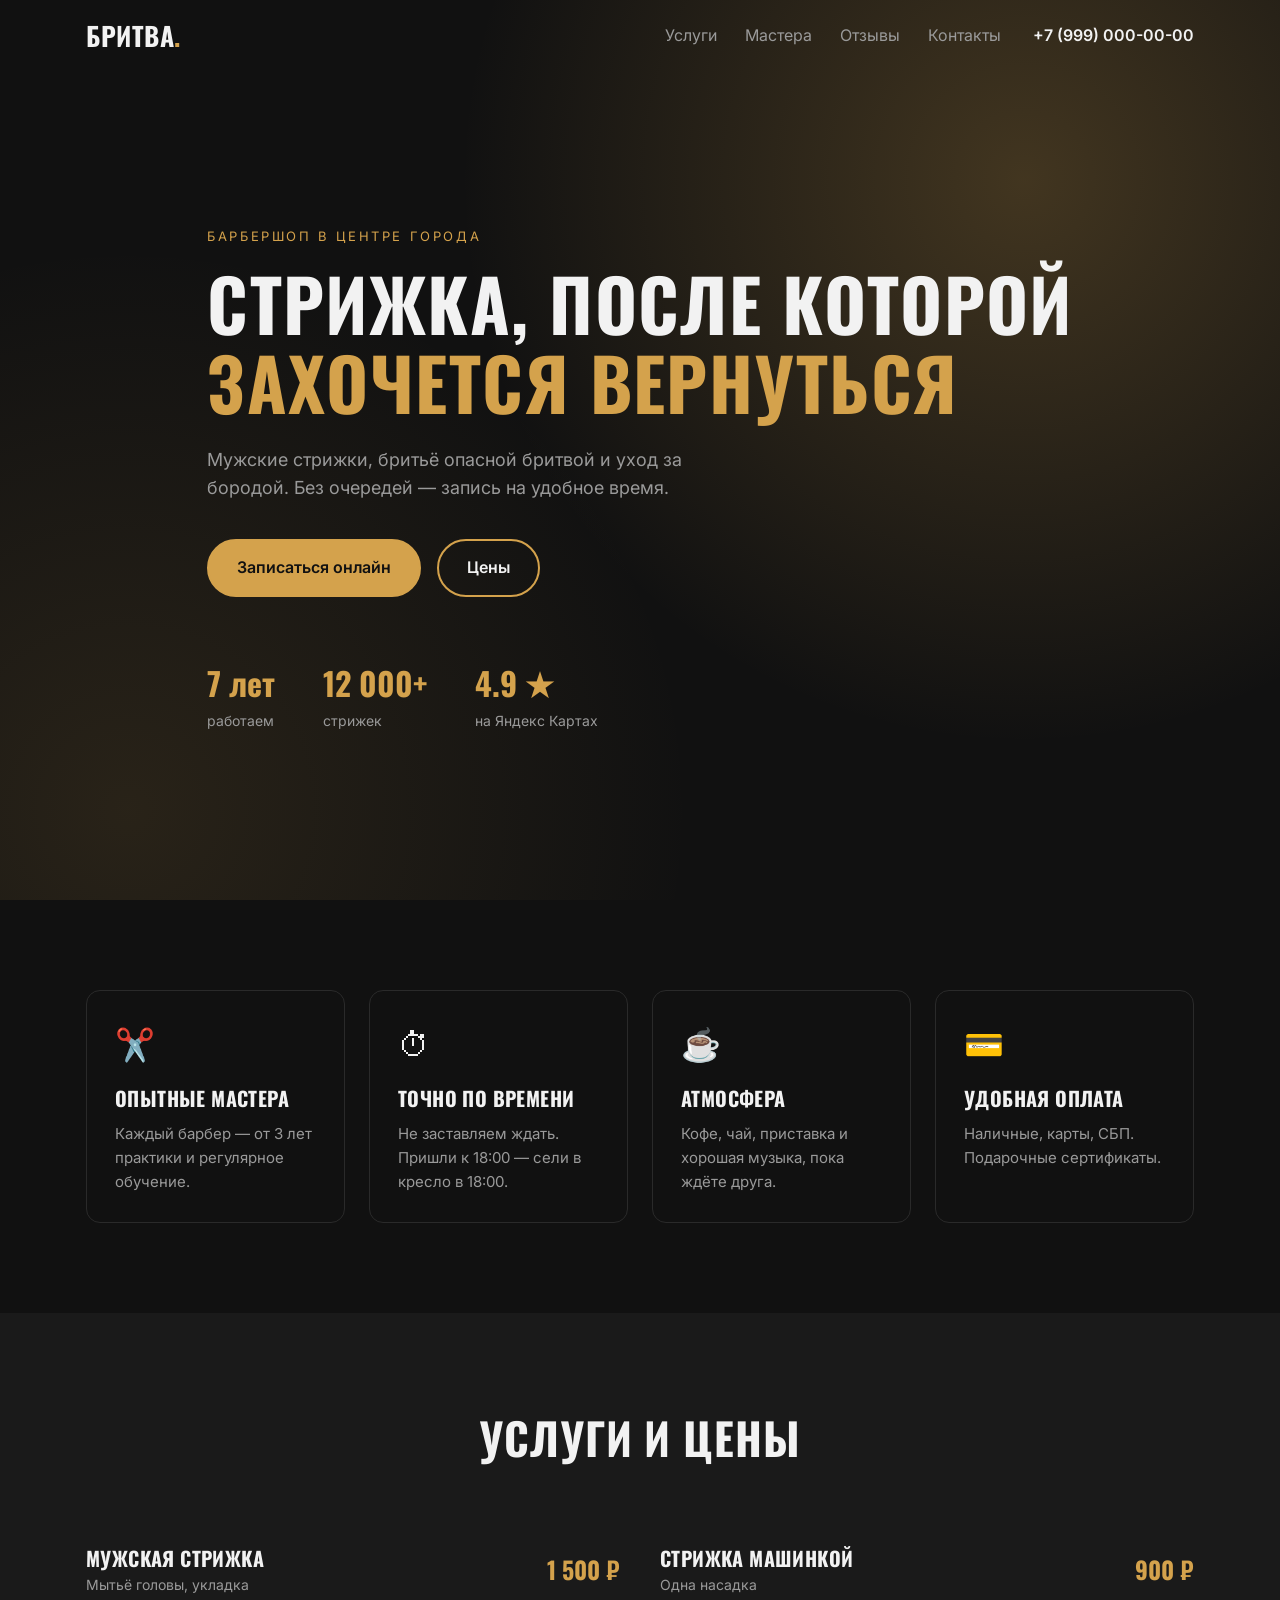
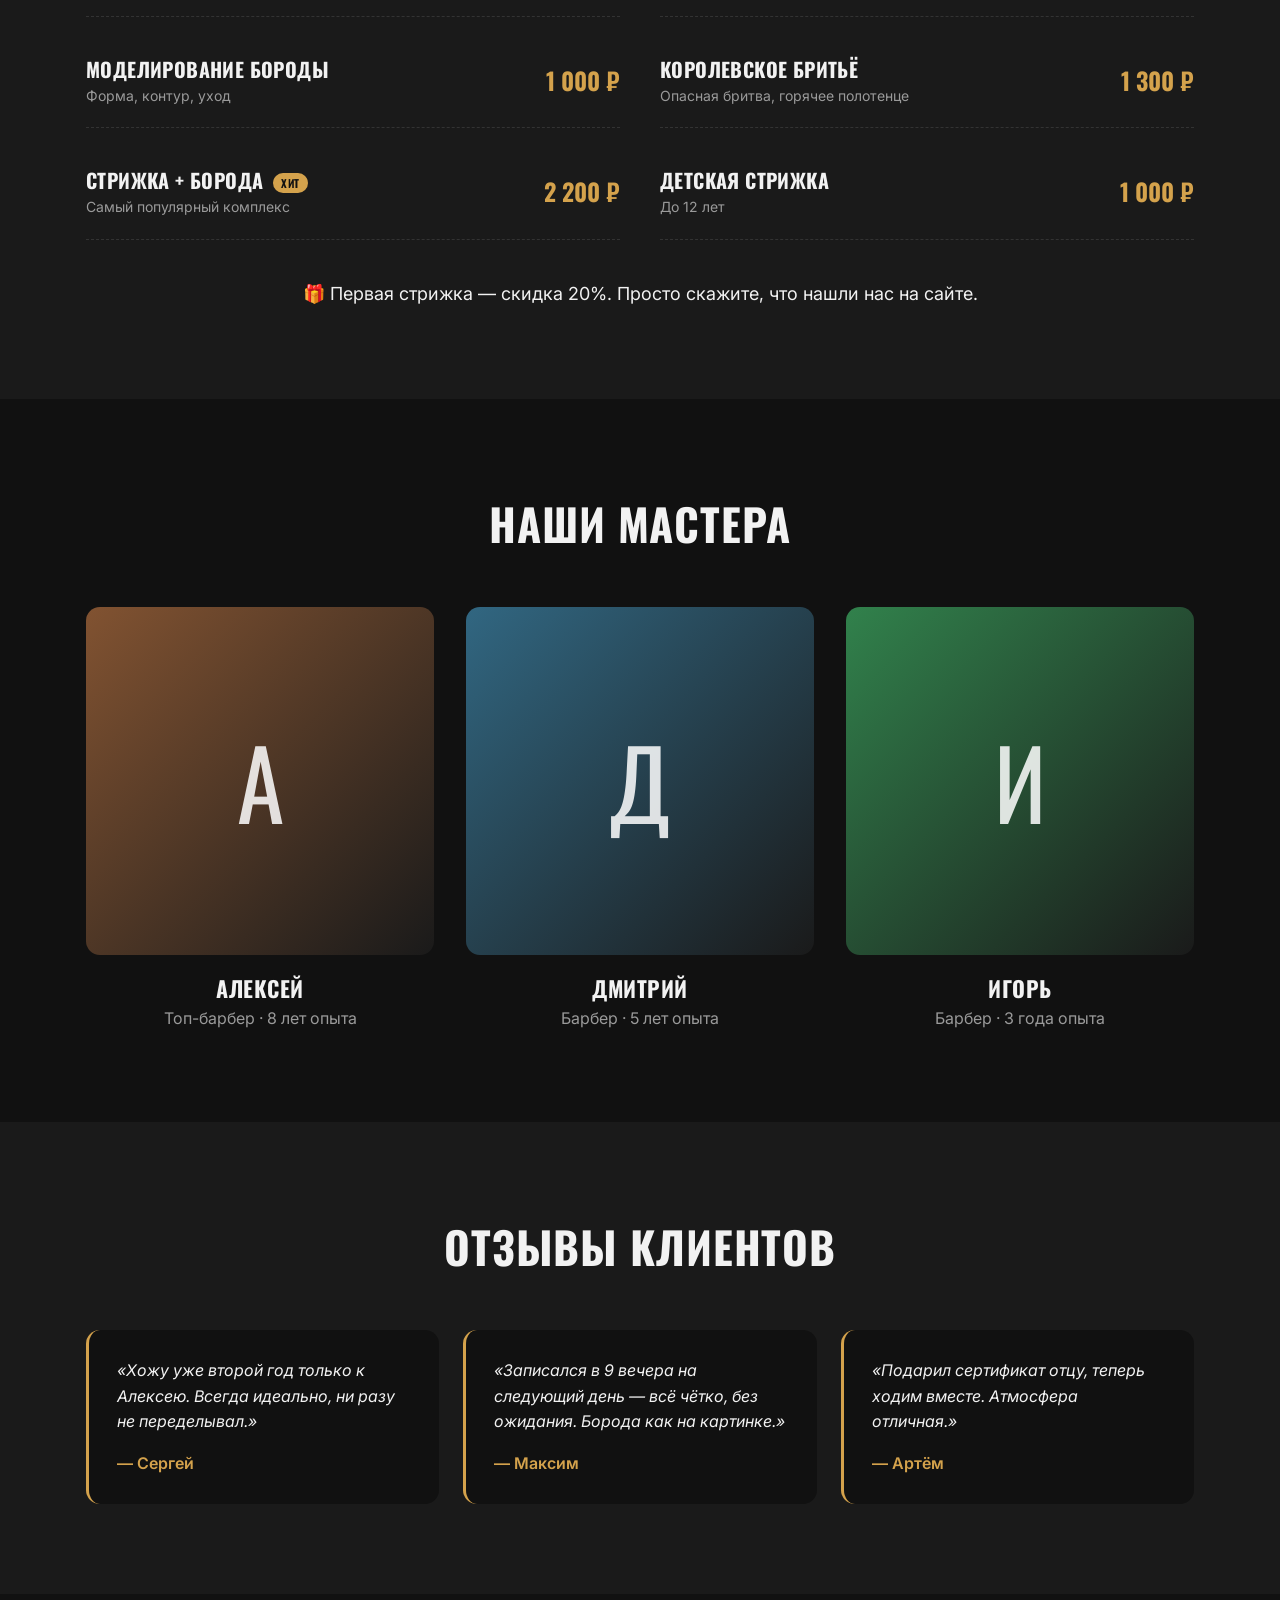
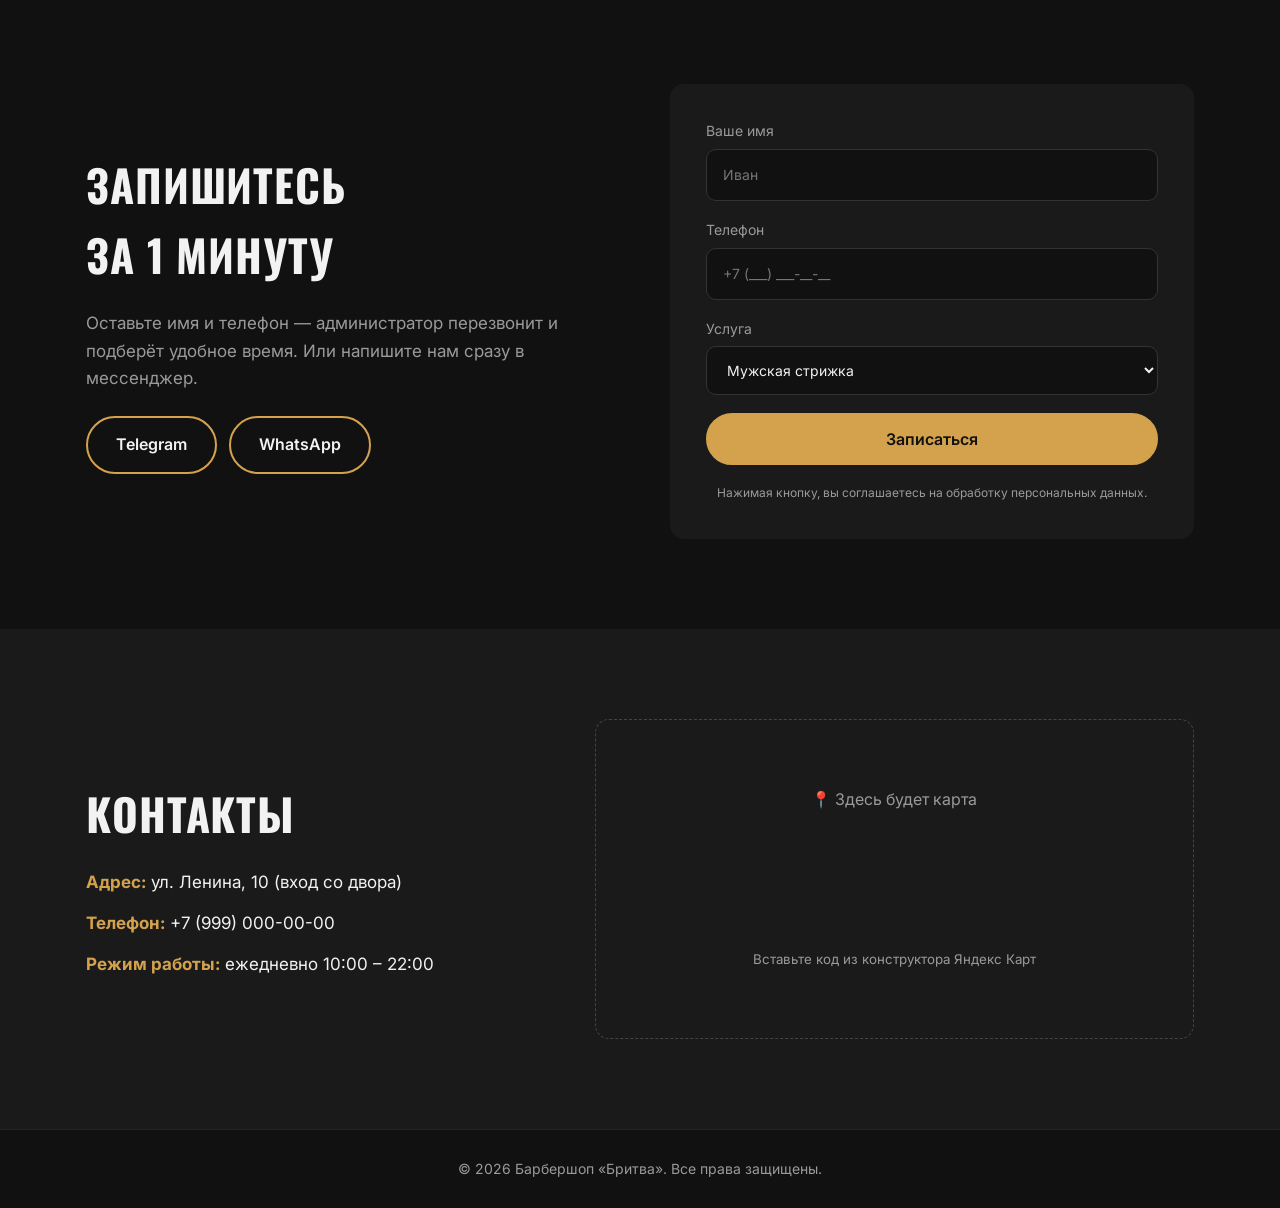
==== index.html @ 95ddca7d "Add barbershop landing page template Responsive one-page site with services, masters, reviews, booki" ====
<!DOCTYPE html>
<html lang="ru">
<head>
  <meta charset="UTF-8">
  <meta name="viewport" content="width=device-width, initial-scale=1.0">
  <title>Барбершоп «Бритва» — мужские стрижки в центре города</title>
  <meta name="description" content="Мужские стрижки, бритьё и уход за бородой. Онлайн-запись за 1 минуту. Первая стрижка со скидкой 20%.">
  <link rel="preconnect" href="https://fonts.googleapis.com">
  <link rel="preconnect" href="https://fonts.gstatic.com" crossorigin>
  <link href="https://fonts.googleapis.com/css2?family=Oswald:wght@500;700&family=Inter:wght@400;500;600&display=swap" rel="stylesheet">
  <link rel="stylesheet" href="style.css">
</head>
<body>

  <!-- ===== ШАПКА ===== -->
  <header class="header" id="header">
    <div class="container header__inner">
      <a href="#" class="logo">БРИТВА<span>.</span></a>
      <nav class="nav" id="nav">
        <a href="#services">Услуги</a>
        <a href="#masters">Мастера</a>
        <a href="#reviews">Отзывы</a>
        <a href="#contacts">Контакты</a>
      </nav>
      <a href="tel:+79990000000" class="header__phone js-phone">+7 (999) 000-00-00</a>
      <button class="burger" id="burger" aria-label="Открыть меню"><span></span><span></span><span></span></button>
    </div>
  </header>

  <!-- ===== ПЕРВЫЙ ЭКРАН ===== -->
  <section class="hero">
    <div class="container hero__inner">
      <p class="hero__tag">Барбершоп в центре города</p>
      <h1 class="hero__title">Стрижка, после которой<br><span>захочется вернуться</span></h1>
      <p class="hero__text">Мужские стрижки, бритьё опасной бритвой и уход за бородой. Без очередей — запись на удобное время.</p>
      <div class="hero__actions">
        <a href="#booking" class="btn btn--primary">Записаться онлайн</a>
        <a href="#services" class="btn btn--ghost">Цены</a>
      </div>
      <div class="hero__stats">
        <div><b>7 лет</b><span>работаем</span></div>
        <div><b>12 000+</b><span>стрижек</span></div>
        <div><b>4.9 ★</b><span>на Яндекс Картах</span></div>
      </div>
    </div>
  </section>

  <!-- ===== ПРЕИМУЩЕСТВА ===== -->
  <section class="section">
    <div class="container features">
      <div class="feature"><div class="feature__icon">✂️</div><h3>Опытные мастера</h3><p>Каждый барбер — от 3 лет практики и регулярное обучение.</p></div>
      <div class="feature"><div class="feature__icon">⏱</div><h3>Точно по времени</h3><p>Не заставляем ждать. Пришли к 18:00 — сели в кресло в 18:00.</p></div>
      <div class="feature"><div class="feature__icon">☕</div><h3>Атмосфера</h3><p>Кофе, чай, приставка и хорошая музыка, пока ждёте друга.</p></div>
      <div class="feature"><div class="feature__icon">💳</div><h3>Удобная оплата</h3><p>Наличные, карты, СБП. Подарочные сертификаты.</p></div>
    </div>
  </section>

  <!-- ===== УСЛУГИ И ЦЕНЫ ===== -->
  <section class="section section--dark" id="services">
    <div class="container">
      <h2 class="section__title">Услуги и цены</h2>
      <div class="prices">
        <div class="price"><div><h3>Мужская стрижка</h3><p>Мытьё головы, укладка</p></div><b>1 500 ₽</b></div>
        <div class="price"><div><h3>Стрижка машинкой</h3><p>Одна насадка</p></div><b>900 ₽</b></div>
        <div class="price"><div><h3>Моделирование бороды</h3><p>Форма, контур, уход</p></div><b>1 000 ₽</b></div>
        <div class="price"><div><h3>Королевское бритьё</h3><p>Опасная бритва, горячее полотенце</p></div><b>1 300 ₽</b></div>
        <div class="price price--hit"><div><h3>Стрижка + борода</h3><p>Самый популярный комплекс</p></div><b>2 200 ₽</b></div>
        <div class="price"><div><h3>Детская стрижка</h3><p>До 12 лет</p></div><b>1 000 ₽</b></div>
      </div>
      <p class="prices__note">🎁 Первая стрижка — скидка 20%. Просто скажите, что нашли нас на сайте.</p>
    </div>
  </section>

  <!-- ===== МАСТЕРА ===== -->
  <section class="section" id="masters">
    <div class="container">
      <h2 class="section__title">Наши мастера</h2>
      <div class="masters">
        <div class="master"><div class="master__photo" style="--h:25">А</div><h3>Алексей</h3><p>Топ-барбер · 8 лет опыта</p></div>
        <div class="master"><div class="master__photo" style="--h:200">Д</div><h3>Дмитрий</h3><p>Барбер · 5 лет опыта</p></div>
        <div class="master"><div class="master__photo" style="--h:140">И</div><h3>Игорь</h3><p>Барбер · 3 года опыта</p></div>
      </div>
    </div>
  </section>

  <!-- ===== ОТЗЫВЫ ===== -->
  <section class="section section--dark" id="reviews">
    <div class="container">
      <h2 class="section__title">Отзывы клиентов</h2>
      <div class="reviews">
        <blockquote class="review"><p>«Хожу уже второй год только к Алексею. Всегда идеально, ни разу не переделывал.»</p><cite>— Сергей</cite></blockquote>
        <blockquote class="review"><p>«Записался в 9 вечера на следующий день — всё чётко, без ожидания. Борода как на картинке.»</p><cite>— Максим</cite></blockquote>
        <blockquote class="review"><p>«Подарил сертификат отцу, теперь ходим вместе. Атмосфера отличная.»</p><cite>— Артём</cite></blockquote>
      </div>
    </div>
  </section>

  <!-- ===== ЗАПИСЬ ===== -->
  <section class="section" id="booking">
    <div class="container booking">
      <div>
        <h2 class="section__title section__title--left">Запишитесь<br>за 1 минуту</h2>
        <p class="booking__text">Оставьте имя и телефон — администратор перезвонит и подберёт удобное время. Или напишите нам сразу в мессенджер.</p>
        <div class="booking__messengers">
          <a class="btn btn--ghost js-telegram" href="#" target="_blank" rel="noopener">Telegram</a>
          <a class="btn btn--ghost js-whatsapp" href="#" target="_blank" rel="noopener">WhatsApp</a>
        </div>
      </div>
      <form class="form" id="form">
        <label>Ваше имя<input type="text" name="name" required placeholder="Иван"></label>
        <label>Телефон<input type="tel" name="phone" required placeholder="+7 (___) ___-__-__"></label>
        <label>Услуга
          <select name="service">
            <option>Мужская стрижка</option>
            <option>Стрижка + борода</option>
            <option>Моделирование бороды</option>
            <option>Королевское бритьё</option>
            <option>Другое</option>
          </select>
        </label>
        <button type="submit" class="btn btn--primary btn--full">Записаться</button>
        <p class="form__hint">Нажимая кнопку, вы соглашаетесь на обработку персональных данных.</p>
        <p class="form__success" id="formSuccess" hidden>✅ Спасибо! Мы скоро свяжемся с вами.</p>
      </form>
    </div>
  </section>

  <!-- ===== КОНТАКТЫ ===== -->
  <section class="section section--dark" id="contacts">
    <div class="container contacts">
      <div>
        <h2 class="section__title section__title--left">Контакты</h2>
        <ul class="contacts__list">
          <li><b>Адрес:</b> ул. Ленина, 10 (вход со двора)</li>
          <li><b>Телефон:</b> <a href="tel:+79990000000" class="js-phone">+7 (999) 000-00-00</a></li>
          <li><b>Режим работы:</b> ежедневно 10:00 – 22:00</li>
        </ul>
      </div>
      <!-- Сюда вставляется карта из конструктора Яндекс Карт: yandex.ru/map-constructor -->
      <div class="map">📍 Здесь будет карта<br><small>Вставьте код из конструктора Яндекс Карт</small></div>
    </div>
  </section>

  <footer class="footer">
    <div class="container">© <span id="year"></span> Барбершоп «Бритва». Все права защищены.</div>
  </footer>

  <script src="script.js"></script>
</body>
</html>
---- style.css ----
/* ====== ЦВЕТА САЙТА — меняйте здесь под клиента ====== */
:root {
  --accent: #d4a24c;      /* основной цвет (кнопки, акценты) */
  --accent-dark: #b8862f;
  --bg: #111111;          /* фон */
  --bg-2: #1a1a1a;        /* фон тёмных секций */
  --text: #f2f2f2;
  --muted: #9a9a9a;
  --radius: 14px;
}

* { box-sizing: border-box; margin: 0; padding: 0; }
html { scroll-behavior: smooth; }
body { font-family: 'Inter', sans-serif; background: var(--bg); color: var(--text); line-height: 1.6; }
a { color: inherit; text-decoration: none; }
h1, h2, h3, .logo { font-family: 'Oswald', sans-serif; text-transform: uppercase; letter-spacing: .02em; }

.container { max-width: 1140px; margin: 0 auto; padding: 0 16px; }

/* ===== Кнопки ===== */
.btn { display: inline-block; padding: 14px 28px; border-radius: 999px; font-weight: 600; border: 2px solid var(--accent); cursor: pointer; transition: .2s; font-size: 16px; font-family: inherit; text-align: center; }
.btn--primary { background: var(--accent); color: #111; }
.btn--primary:hover { background: var(--accent-dark); border-color: var(--accent-dark); }
.btn--ghost { background: transparent; color: var(--text); }
.btn--ghost:hover { background: var(--accent); color: #111; }
.btn--full { width: 100%; }

/* ===== Шапка ===== */
.header { position: fixed; inset: 0 0 auto 0; z-index: 10; transition: .3s; }
.header.scrolled { background: rgba(17,17,17,.95); backdrop-filter: blur(8px); box-shadow: 0 2px 20px rgba(0,0,0,.4); }
.header__inner { display: flex; align-items: center; gap: 32px; height: 72px; }
.logo { font-size: 26px; font-weight: 700; }
.logo span { color: var(--accent); }
.nav { display: flex; gap: 28px; margin-left: auto; }
.nav a { color: var(--muted); transition: .2s; }
.nav a:hover { color: var(--accent); }
.header__phone { font-weight: 600; }
.burger { display: none; background: none; border: 0; cursor: pointer; flex-direction: column; gap: 5px; }
.burger span { width: 26px; height: 2px; background: var(--text); }

/* ===== Первый экран ===== */
.hero {
  min-height: 100vh; display: flex; align-items: center; padding: 120px 0 60px;
  background:
    radial-gradient(circle at 80% 20%, rgba(212,162,76,.25), transparent 45%),
    radial-gradient(circle at 10% 90%, rgba(212,162,76,.12), transparent 40%),
    var(--bg);
}
.hero__tag { color: var(--accent); text-transform: uppercase; letter-spacing: .2em; font-size: 13px; margin-bottom: 16px; }
.hero__title { font-size: clamp(36px, 6vw, 72px); line-height: 1.1; margin-bottom: 24px; }
.hero__title span { color: var(--accent); }
.hero__text { max-width: 540px; color: var(--muted); font-size: 18px; margin-bottom: 36px; }
.hero__actions { display: flex; gap: 16px; flex-wrap: wrap; margin-bottom: 60px; }
.hero__stats { display: flex; gap: 48px; flex-wrap: wrap; }
.hero__stats b { display: block; font-family: 'Oswald', sans-serif; font-size: 32px; color: var(--accent); }
.hero__stats span { color: var(--muted); font-size: 14px; }

/* ===== Секции ===== */
.section { padding: 90px 0; }
.section--dark { background: var(--bg-2); }
.section__title { font-size: clamp(30px, 4vw, 44px); text-align: center; margin-bottom: 48px; }
.section__title--left { text-align: left; margin-bottom: 20px; }

.features { display: grid; grid-template-columns: repeat(4, 1fr); gap: 24px; }
.feature { padding: 28px; border: 1px solid #2a2a2a; border-radius: var(--radius); transition: .3s; }
.feature:hover { border-color: var(--accent); transform: translateY(-4px); }
.feature__icon { font-size: 32px; margin-bottom: 12px; }
.feature h3 { font-size: 20px; margin-bottom: 8px; }
.feature p { color: var(--muted); font-size: 15px; }

.prices { display: grid; grid-template-columns: 1fr 1fr; gap: 16px 40px; }
.price { display: flex; justify-content: space-between; align-items: center; gap: 16px; padding: 20px 0; border-bottom: 1px dashed #333; }
.price h3 { font-size: 20px; }
.price p { color: var(--muted); font-size: 14px; }
.price b { font-family: 'Oswald', sans-serif; font-size: 24px; color: var(--accent); white-space: nowrap; }
.price--hit h3::after { content: 'ХИТ'; font-size: 11px; background: var(--accent); color: #111; padding: 2px 8px; border-radius: 999px; margin-left: 10px; vertical-align: middle; }
.prices__note { text-align: center; margin-top: 40px; font-size: 18px; }

.masters { display: grid; grid-template-columns: repeat(3, 1fr); gap: 32px; text-align: center; }
.master__photo {
  aspect-ratio: 1; border-radius: var(--radius); margin-bottom: 16px;
  display: grid; place-items: center; font-family: 'Oswald', sans-serif; font-size: 96px; color: rgba(255,255,255,.85);
  background: linear-gradient(135deg, hsl(var(--h) 45% 35%), #1a1a1a);
  background-size: cover; background-position: center;
}
.master h3 { font-size: 22px; }
.master p { color: var(--muted); }

.reviews { display: grid; grid-template-columns: repeat(3, 1fr); gap: 24px; }
.review { background: var(--bg); padding: 28px; border-radius: var(--radius); border-left: 3px solid var(--accent); }
.review p { margin-bottom: 16px; font-style: italic; }
.review cite { color: var(--accent); font-style: normal; font-weight: 600; }

.booking { display: grid; grid-template-columns: 1fr 1fr; gap: 60px; align-items: center; }
.booking__text { color: var(--muted); margin-bottom: 24px; font-size: 17px; }
.booking__messengers { display: flex; gap: 12px; flex-wrap: wrap; }
.form { background: var(--bg-2); padding: 36px; border-radius: var(--radius); display: grid; gap: 18px; }
.form label { display: grid; gap: 6px; font-size: 14px; color: var(--muted); }
.form input, .form select { padding: 14px 16px; border-radius: 10px; border: 1px solid #333; background: var(--bg); color: var(--text); font: inherit; }
.form input:focus, .form select:focus { outline: none; border-color: var(--accent); }
.form__hint { font-size: 12px; color: var(--muted); text-align: center; }
.form__success { text-align: center; color: var(--accent); font-weight: 600; }

.contacts { display: grid; grid-template-columns: 1fr 1.3fr; gap: 48px; align-items: center; }
.contacts__list { list-style: none; display: grid; gap: 14px; font-size: 17px; }
.contacts__list b { color: var(--accent); }
.map { min-height: 320px; border-radius: var(--radius); border: 1px dashed #444; display: grid; place-items: center; text-align: center; color: var(--muted); }
.map iframe { width: 100%; height: 100%; min-height: 320px; border: 0; border-radius: var(--radius); }

.footer { padding: 28px 0; text-align: center; color: var(--muted); font-size: 14px; border-top: 1px solid #222; }

/* ===== Анимация появления ===== */
.reveal { opacity: 0; transform: translateY(30px); transition: .7s ease; }
.reveal.visible { opacity: 1; transform: none; }

/* ===== Адаптив (телефоны и планшеты) ===== */
@media (max-width: 900px) {
  .features { grid-template-columns: 1fr 1fr; }
  .prices, .booking, .contacts, .reviews { grid-template-columns: 1fr; }
  .masters { grid-template-columns: 1fr 1fr; }
  .header__phone { display: none; }
  .burger { display: flex; margin-left: auto; }
  .nav { position: fixed; top: 72px; left: 0; right: 0; flex-direction: column; gap: 0; background: var(--bg); padding: 8px 16px 16px; transform: translateY(-150%); transition: .3s; }
  .nav.open { transform: none; }
  .nav a { padding: 14px 0; border-bottom: 1px solid #222; }
}
@media (max-width: 560px) {
  .features, .masters { grid-template-columns: 1fr; }
  .section { padding: 64px 0; }
  .hero__stats { gap: 28px; }
  .form { padding: 24px; }
}
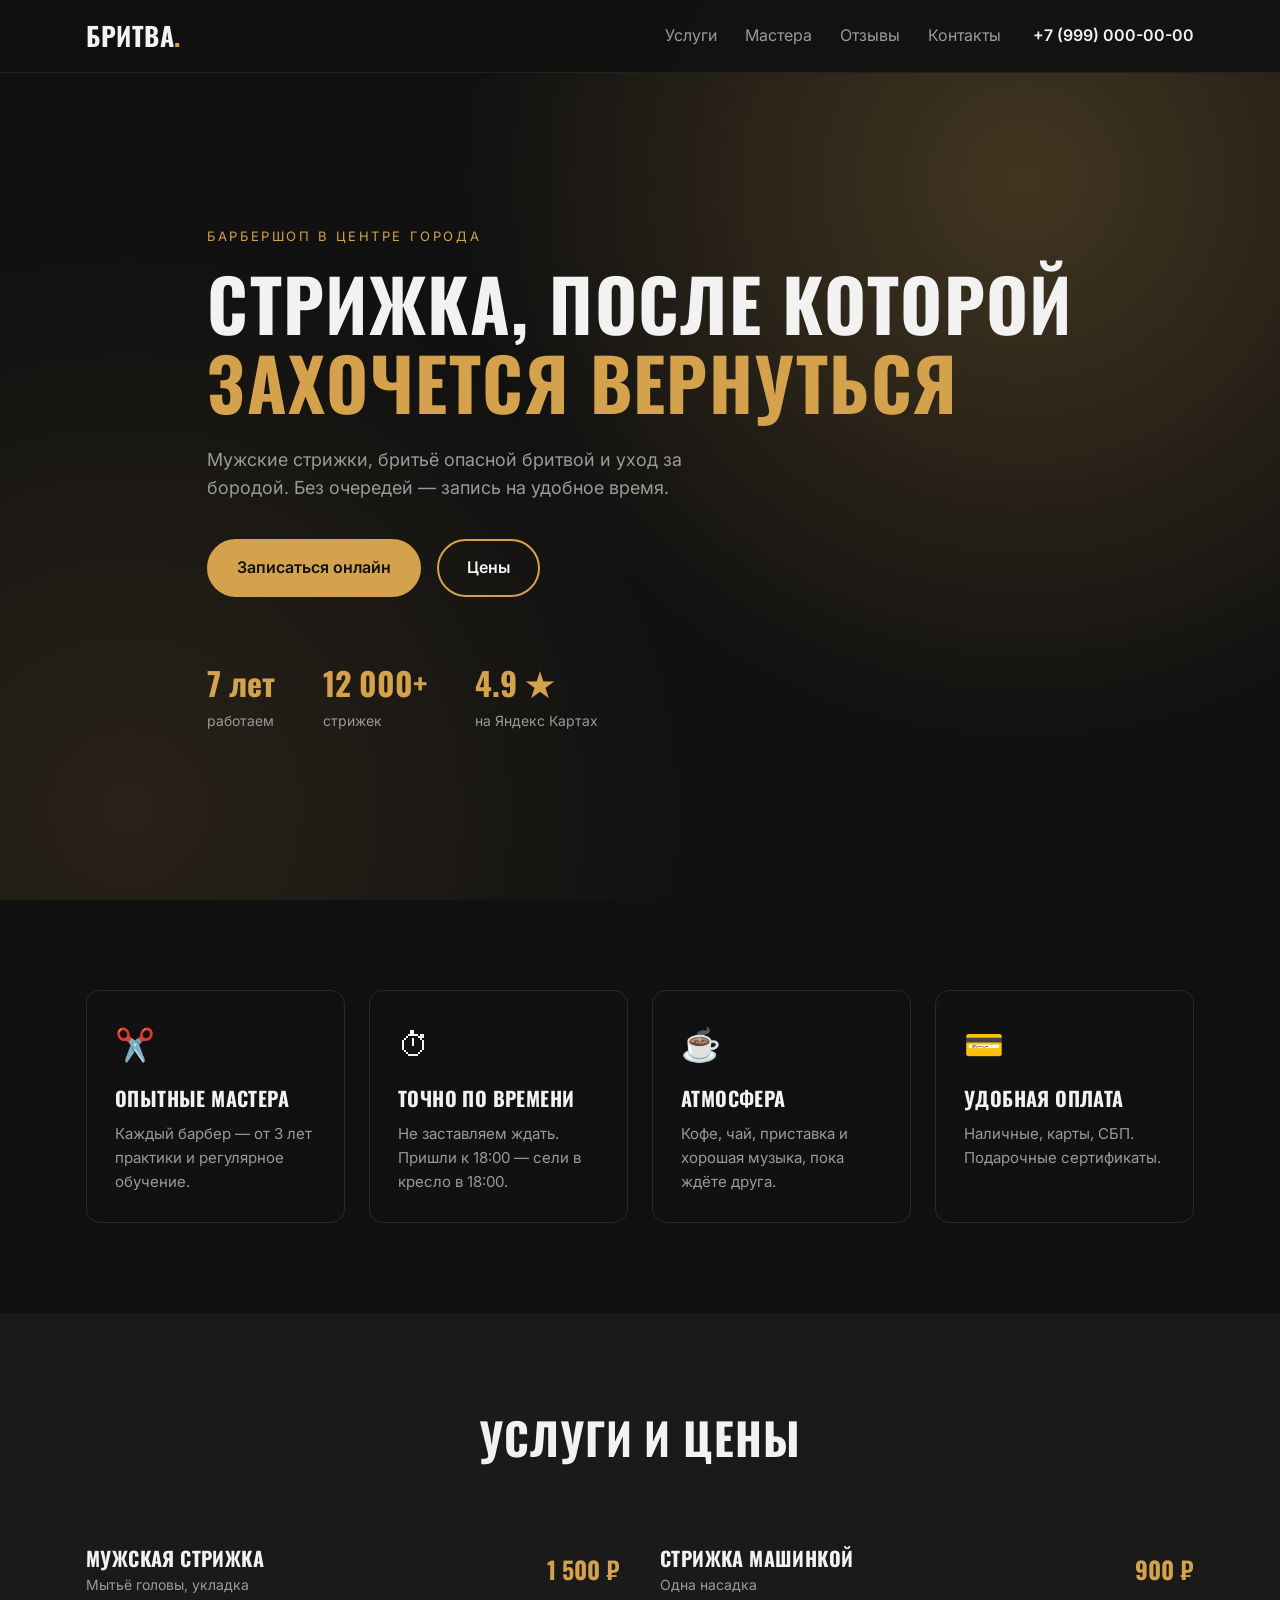
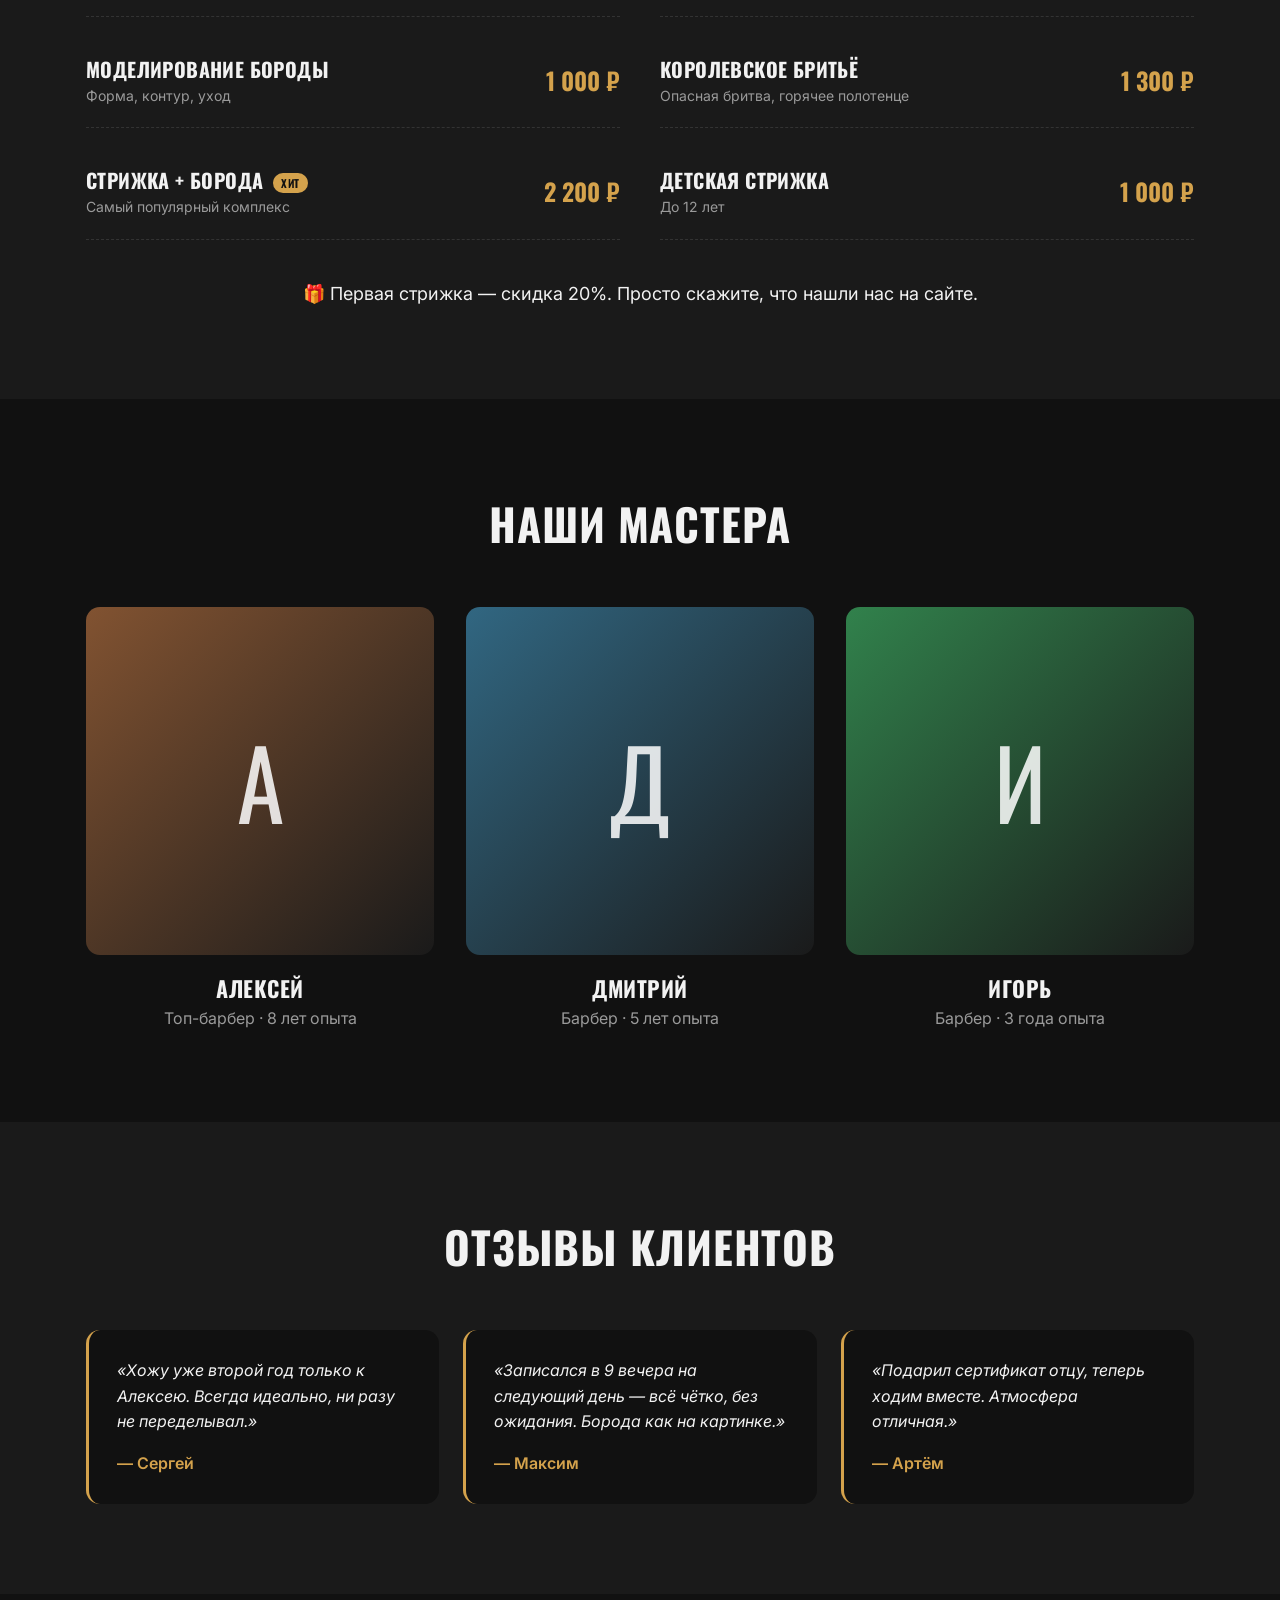
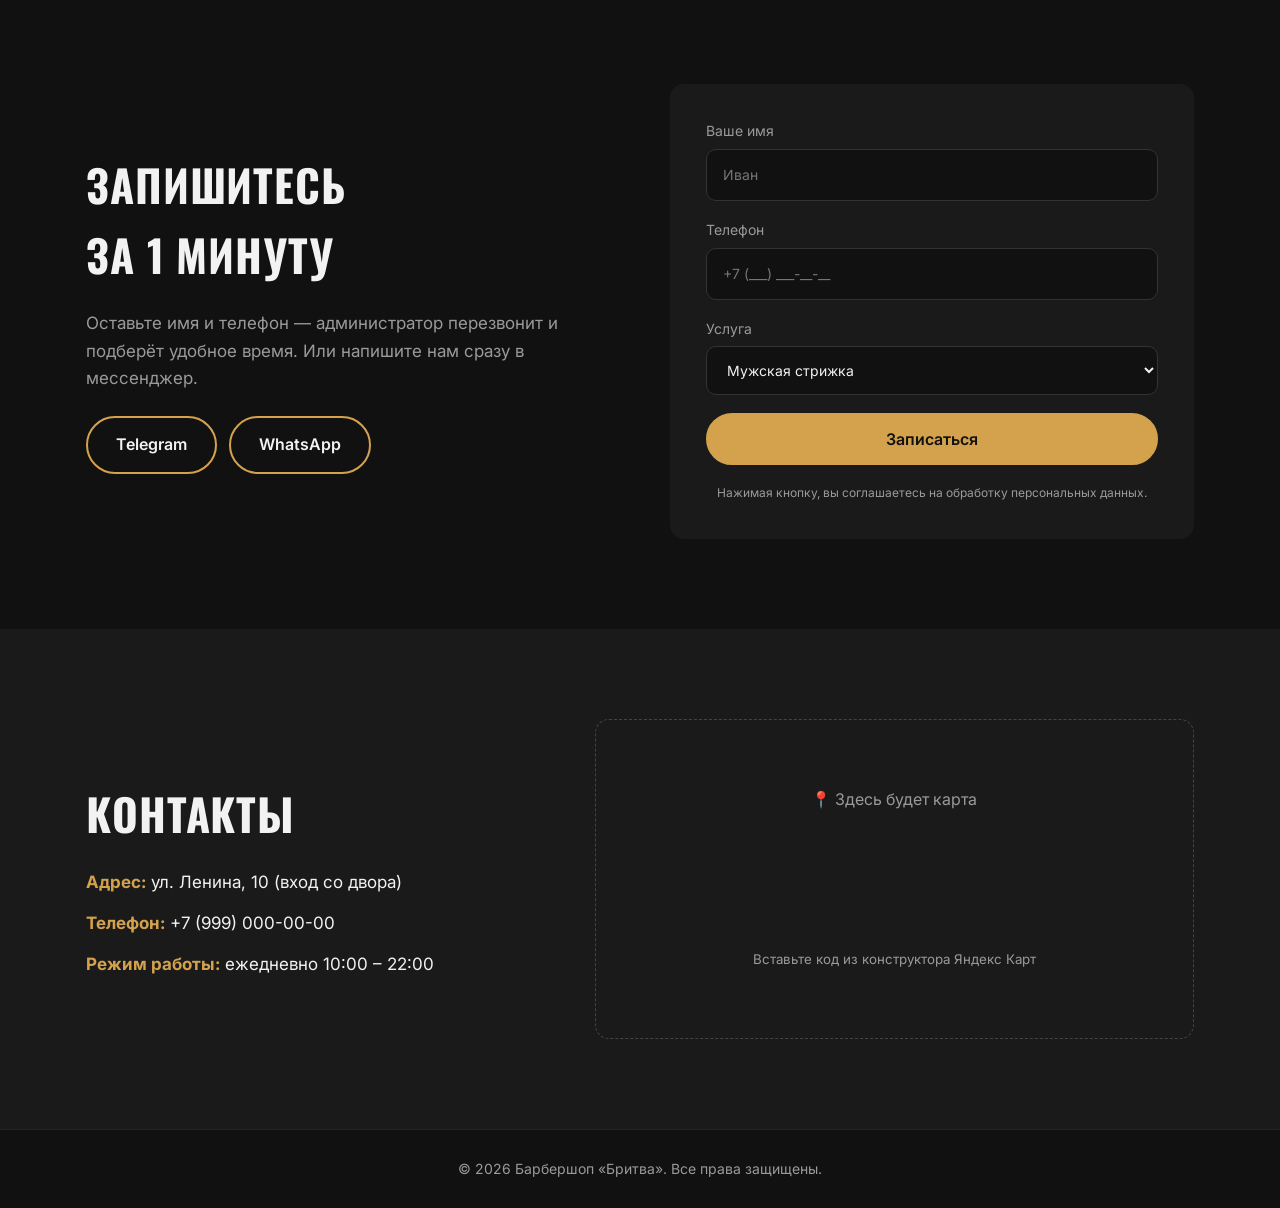
==== commit 54c6a31c: "Make the site pure HTML and CSS Remove script.js: CSS-only mobile menu (checkbox toggle), form posts" ====
--- a/index.html
+++ b/index.html
@@ -13,17 +13,19 @@
 <body>
 
   <!-- ===== ШАПКА ===== -->
-  <header class="header" id="header">
+  <header class="header">
     <div class="container header__inner">
       <a href="#" class="logo">БРИТВА<span>.</span></a>
-      <nav class="nav" id="nav">
+      <!-- Мобильное меню на чистом CSS: чекбокс + label -->
+      <input type="checkbox" id="menu" class="menu-toggle">
+      <label for="menu" class="burger" aria-label="Открыть меню"><span></span><span></span><span></span></label>
+      <nav class="nav">
         <a href="#services">Услуги</a>
         <a href="#masters">Мастера</a>
         <a href="#reviews">Отзывы</a>
         <a href="#contacts">Контакты</a>
       </nav>
-      <a href="tel:+79990000000" class="header__phone js-phone">+7 (999) 000-00-00</a>
-      <button class="burger" id="burger" aria-label="Открыть меню"><span></span><span></span><span></span></button>
+      <a href="tel:+79990000000" class="header__phone">+7 (999) 000-00-00</a>
     </div>
   </header>
 
@@ -102,11 +104,14 @@
         <h2 class="section__title section__title--left">Запишитесь<br>за 1 минуту</h2>
         <p class="booking__text">Оставьте имя и телефон — администратор перезвонит и подберёт удобное время. Или напишите нам сразу в мессенджер.</p>
         <div class="booking__messengers">
-          <a class="btn btn--ghost js-telegram" href="#" target="_blank" rel="noopener">Telegram</a>
-          <a class="btn btn--ghost js-whatsapp" href="#" target="_blank" rel="noopener">WhatsApp</a>
+          <a class="btn btn--ghost" href="https://t.me/username" target="_blank" rel="noopener">Telegram</a>
+          <a class="btn btn--ghost" href="https://wa.me/79990000000" target="_blank" rel="noopener">WhatsApp</a>
         </div>
       </div>
-      <form class="form" id="form">
+      <!-- Заявки приходят на почту через formsubmit.co: замените email на почту клиента -->
+      <form class="form" action="https://formsubmit.co/your@email.ru" method="POST">
+        <input type="hidden" name="_subject" value="Новая заявка с сайта">
+        <input type="hidden" name="_captcha" value="false">
         <label>Ваше имя<input type="text" name="name" required placeholder="Иван"></label>
         <label>Телефон<input type="tel" name="phone" required placeholder="+7 (___) ___-__-__"></label>
         <label>Услуга
@@ -120,7 +125,6 @@
         </label>
         <button type="submit" class="btn btn--primary btn--full">Записаться</button>
         <p class="form__hint">Нажимая кнопку, вы соглашаетесь на обработку персональных данных.</p>
-        <p class="form__success" id="formSuccess" hidden>✅ Спасибо! Мы скоро свяжемся с вами.</p>
       </form>
     </div>
   </section>
@@ -132,7 +136,7 @@
         <h2 class="section__title section__title--left">Контакты</h2>
         <ul class="contacts__list">
           <li><b>Адрес:</b> ул. Ленина, 10 (вход со двора)</li>
-          <li><b>Телефон:</b> <a href="tel:+79990000000" class="js-phone">+7 (999) 000-00-00</a></li>
+          <li><b>Телефон:</b> <a href="tel:+79990000000">+7 (999) 000-00-00</a></li>
           <li><b>Режим работы:</b> ежедневно 10:00 – 22:00</li>
         </ul>
       </div>
@@ -142,9 +146,8 @@
   </section>
 
   <footer class="footer">
-    <div class="container">© <span id="year"></span> Барбершоп «Бритва». Все права защищены.</div>
+    <div class="container">© 2026 Барбершоп «Бритва». Все права защищены.</div>
   </footer>
 
-  <script src="script.js"></script>
 </body>
 </html>
--- a/style.css
+++ b/style.css
@@ -26,8 +26,7 @@
 .btn--full { width: 100%; }
 
 /* ===== Шапка ===== */
-.header { position: fixed; inset: 0 0 auto 0; z-index: 10; transition: .3s; }
-.header.scrolled { background: rgba(17,17,17,.95); backdrop-filter: blur(8px); box-shadow: 0 2px 20px rgba(0,0,0,.4); }
+.header { position: fixed; inset: 0 0 auto 0; z-index: 10; background: rgba(17,17,17,.9); backdrop-filter: blur(8px); border-bottom: 1px solid #222; }
 .header__inner { display: flex; align-items: center; gap: 32px; height: 72px; }
 .logo { font-size: 26px; font-weight: 700; }
 .logo span { color: var(--accent); }
@@ -35,7 +34,8 @@
 .nav a { color: var(--muted); transition: .2s; }
 .nav a:hover { color: var(--accent); }
 .header__phone { font-weight: 600; }
-.burger { display: none; background: none; border: 0; cursor: pointer; flex-direction: column; gap: 5px; }
+.menu-toggle { display: none; }
+.burger { display: none; cursor: pointer; flex-direction: column; gap: 5px; padding: 8px 0; }
 .burger span { width: 26px; height: 2px; background: var(--text); }
 
 /* ===== Первый экран ===== */
@@ -99,7 +99,6 @@
 .form input, .form select { padding: 14px 16px; border-radius: 10px; border: 1px solid #333; background: var(--bg); color: var(--text); font: inherit; }
 .form input:focus, .form select:focus { outline: none; border-color: var(--accent); }
 .form__hint { font-size: 12px; color: var(--muted); text-align: center; }
-.form__success { text-align: center; color: var(--accent); font-weight: 600; }
 
 .contacts { display: grid; grid-template-columns: 1fr 1.3fr; gap: 48px; align-items: center; }
 .contacts__list { list-style: none; display: grid; gap: 14px; font-size: 17px; }
@@ -109,9 +108,13 @@
 
 .footer { padding: 28px 0; text-align: center; color: var(--muted); font-size: 14px; border-top: 1px solid #222; }
 
-/* ===== Анимация появления ===== */
-.reveal { opacity: 0; transform: translateY(30px); transition: .7s ease; }
-.reveal.visible { opacity: 1; transform: none; }
+/* ===== Анимация появления первого экрана (чистый CSS) ===== */
+@keyframes fadeUp { from { opacity: 0; transform: translateY(30px); } to { opacity: 1; transform: none; } }
+.hero__inner > * { animation: fadeUp .8s ease both; }
+.hero__inner > *:nth-child(2) { animation-delay: .15s; }
+.hero__inner > *:nth-child(3) { animation-delay: .3s; }
+.hero__inner > *:nth-child(4) { animation-delay: .45s; }
+.hero__inner > *:nth-child(5) { animation-delay: .6s; }
 
 /* ===== Адаптив (телефоны и планшеты) ===== */
 @media (max-width: 900px) {
@@ -121,7 +124,7 @@
   .header__phone { display: none; }
   .burger { display: flex; margin-left: auto; }
   .nav { position: fixed; top: 72px; left: 0; right: 0; flex-direction: column; gap: 0; background: var(--bg); padding: 8px 16px 16px; transform: translateY(-150%); transition: .3s; }
-  .nav.open { transform: none; }
+  .menu-toggle:checked ~ .nav { transform: none; }
   .nav a { padding: 14px 0; border-bottom: 1px solid #222; }
 }
 @media (max-width: 560px) {
